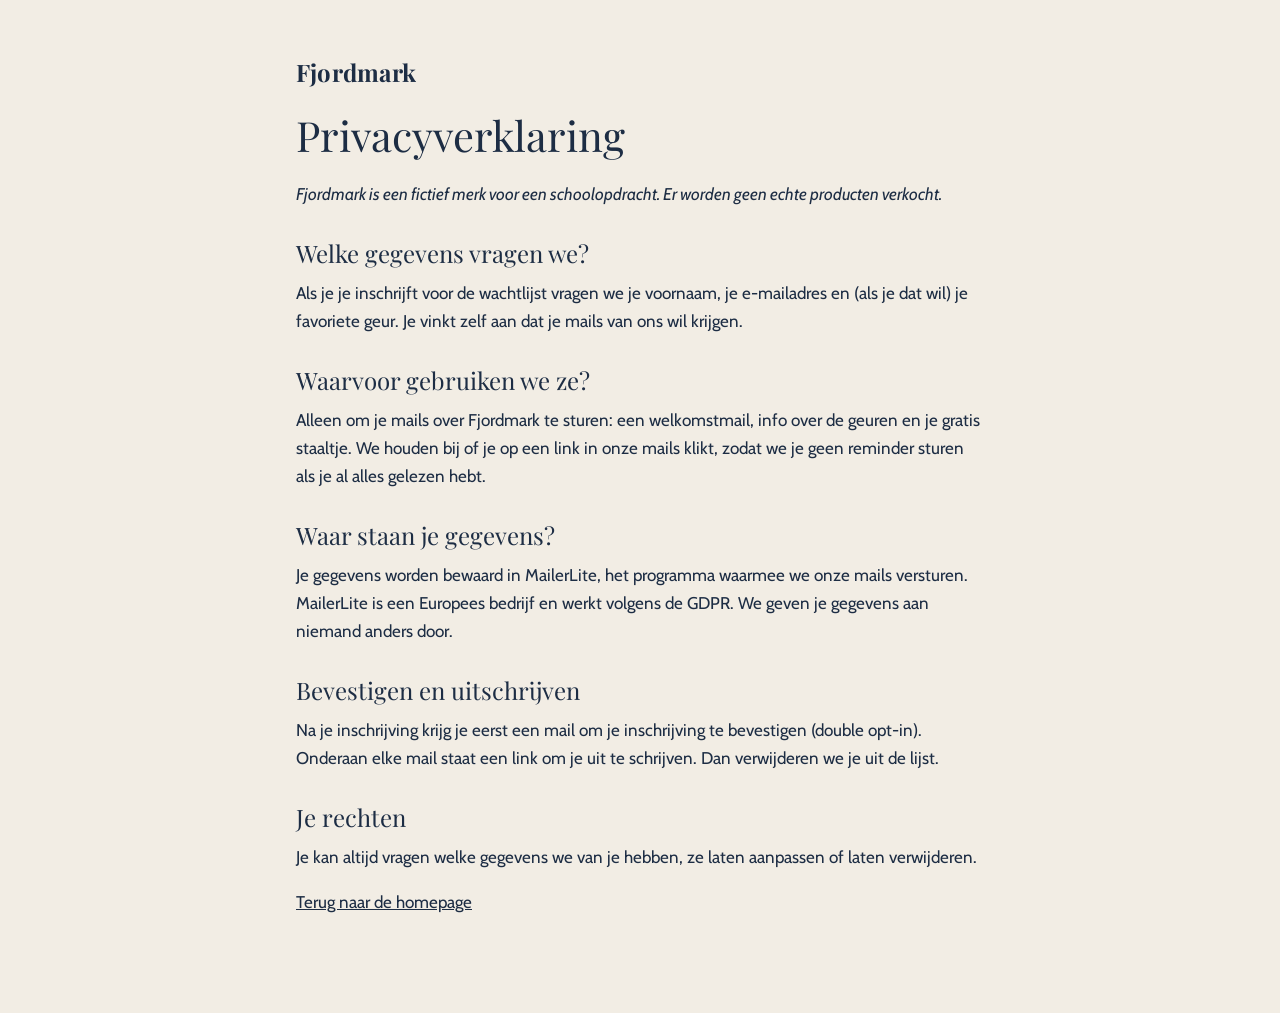
==== privacy.html @ a84847f4 "Add files via upload" ====
<!doctype html>
<html lang="nl">
<head>
  <meta charset="utf-8">
  <meta name="viewport" content="width=device-width, initial-scale=1">
  <title>Privacy – Fjordmark</title>
  <link rel="icon" href="assets/img/favicon.svg" type="image/svg+xml">
  <link href="https://fonts.googleapis.com/css2?family=Cabin:wght@400;700&family=Playfair+Display:wght@400;700&display=swap" rel="stylesheet">
  <link rel="stylesheet" href="style.css">
  <style>
    .page { max-width: 720px; margin: 0 auto; padding: 56px 16px 80px; }
    .page .wordmark { color: var(--fjord); }
    .page h1 { font-size: 2.6rem; margin-top: 1.4rem; }
    .page h2 { font-size: 1.5rem; margin-top: 2rem; }
  </style>
</head>
<body>
<main class="page">
  <a class="wordmark" href="index.html">Fjordmark</a>
  <h1>Privacyverklaring</h1>
  <p><em>Fjordmark is een fictief merk voor een schoolopdracht. Er worden geen echte producten verkocht.</em></p>

  <h2>Welke gegevens vragen we?</h2>
  <p>Als je je inschrijft voor de wachtlijst vragen we je voornaam, je e-mailadres en (als je dat wil) je favoriete geur. Je vinkt zelf aan dat je mails van ons wil krijgen.</p>

  <h2>Waarvoor gebruiken we ze?</h2>
  <p>Alleen om je mails over Fjordmark te sturen: een welkomstmail, info over de geuren en je gratis staaltje. We houden bij of je op een link in onze mails klikt, zodat we je geen reminder sturen als je al alles gelezen hebt.</p>

  <h2>Waar staan je gegevens?</h2>
  <p>Je gegevens worden bewaard in MailerLite, het programma waarmee we onze mails versturen. MailerLite is een Europees bedrijf en werkt volgens de GDPR. We geven je gegevens aan niemand anders door.</p>

  <h2>Bevestigen en uitschrijven</h2>
  <p>Na je inschrijving krijg je eerst een mail om je inschrijving te bevestigen (double opt-in). Onderaan elke mail staat een link om je uit te schrijven. Dan verwijderen we je uit de lijst.</p>

  <h2>Je rechten</h2>
  <p>Je kan altijd vragen welke gegevens we van je hebben, ze laten aanpassen of laten verwijderen.</p>

  <p><a href="index.html">Terug naar de homepage</a></p>
</main>
</body>
</html>
---- style.css ----
:root {
  --fjord: #1D2D44;
  --furu: #2D4E3C;
  --torv: #473328;
  --tyttebaer: #8A384D;
  --linnen: #F2EDE4;
  --mist: #C9C6BD;
  --serif: "Playfair Display", Georgia, serif;
  --sans: "Cabin", system-ui, sans-serif;
  --wrap: 1180px;
}

* { box-sizing: border-box; }
html { scroll-behavior: smooth; }
body {
  margin: 0;
  background: var(--linnen);
  color: var(--fjord);
  font: 400 1.0625rem/1.65 var(--sans);
  -webkit-font-smoothing: antialiased;
}
img, video { display: block; max-width: 100%; height: auto; }
a { color: inherit; }
h1, h2, h3 { font-family: var(--serif); font-weight: 400; line-height: 1.12; margin: 0 0 .5em; }
h1 { font-size: clamp(2.4rem, 5.5vw, 4.4rem); }
h2 { font-size: clamp(2rem, 3.6vw, 3rem); }
h3 { font-size: 1.6rem; }
p { margin: 0 0 1em; }
.eyebrow {
  font-weight: 700; font-size: .78rem; letter-spacing: .16em; text-transform: uppercase;
  color: var(--tyttebaer); margin-bottom: .9rem;
}

/* top bar */
.topbar {
  position: absolute; inset: 0 0 auto 0; z-index: 10;
  display: flex; align-items: center; justify-content: space-between;
  padding: 22px clamp(16px, 4vw, 48px);
  color: var(--linnen);
}
.wordmark { font: 700 1.5rem var(--serif); text-decoration: none; letter-spacing: .01em; }
.topbar nav { display: flex; gap: clamp(14px, 2.5vw, 32px); align-items: center; font-weight: 600; font-size: .95rem; }
.topbar nav a { text-decoration: none; }
.topbar nav a:hover { text-decoration: underline; text-underline-offset: 4px; }
.nav-cta { border: 1.5px solid var(--linnen); padding: 8px 14px; border-radius: 4px; }

/* hero */
.hero { position: relative; min-height: 100svh; display: flex; align-items: flex-end; color: var(--linnen); overflow: hidden; }
.hero picture, .hero picture img { position: absolute; inset: 0; width: 100%; height: 100%; object-fit: cover; object-position: 50% 45%; }
.hero::after {
  content: ""; position: absolute; inset: 0;
  background: linear-gradient(180deg, rgba(29,45,68,.55) 0%, rgba(29,45,68,0) 22%, rgba(29,45,68,0) 50%, rgba(29,45,68,.88) 100%);
}
.hero-text { position: relative; z-index: 1; width: 100%; max-width: var(--wrap); margin: 0 auto; padding: 0 clamp(16px, 4vw, 48px) clamp(40px, 8vh, 88px); }
.hero-text h1 { max-width: 13ch; }
.hero .eyebrow { color: var(--mist); }
.lead { max-width: 40ch; font-size: 1.15rem; opacity: .95; }
.hero-actions { display: flex; flex-wrap: wrap; gap: 14px 24px; align-items: center; margin-top: 1.6rem; }
.btn {
  display: inline-block; background: var(--tyttebaer); color: var(--linnen);
  padding: 15px 24px; border-radius: 4px; font-weight: 700; text-decoration: none;
  transition: background .2s;
}
.btn:hover { background: #742e40; }
.link { font-weight: 600; text-underline-offset: 5px; }

/* story */
.story {
  max-width: var(--wrap); margin: 0 auto; padding: clamp(64px, 10vw, 128px) clamp(16px, 4vw, 48px);
  display: grid; grid-template-columns: minmax(0, 5fr) minmax(0, 6fr); gap: clamp(32px, 6vw, 88px); align-items: center;
}
.story-img img { width: 100%; aspect-ratio: 4 / 5; object-fit: cover; object-position: 50% 30%; border-radius: 2px; }
.story-text p { max-width: 56ch; }
blockquote {
  margin: 1.8rem 0 0; padding-left: 1.2rem; border-left: 3px solid var(--tyttebaer);
  font: italic 1.35rem/1.45 var(--serif); color: var(--torv);
}

/* film */
.film { background: var(--fjord); padding: clamp(40px, 6vw, 72px) clamp(16px, 4vw, 48px); }
.film video { width: 100%; max-width: var(--wrap); margin: 0 auto; aspect-ratio: 16 / 9; background: #000; }

/* scents */
.scents { max-width: var(--wrap); margin: 0 auto; padding: clamp(64px, 10vw, 120px) clamp(16px, 4vw, 48px); }
.section-head { margin-bottom: 2.4rem; }
.scent-grid { display: grid; grid-template-columns: repeat(4, minmax(0, 1fr)); gap: 22px; }
.scent img { width: 100%; aspect-ratio: 4 / 5; object-fit: cover; border-bottom: 6px solid var(--c); }
.scent h3 { margin: 1rem 0 .3rem; }
.scent p { font-size: .98rem; color: #3a4558; }

/* signup */
.signup {
  background: var(--furu); color: var(--linnen);
  padding: clamp(64px, 10vw, 120px) max(clamp(16px, 4vw, 48px), calc((100% - var(--wrap)) / 2 + 48px));
  display: grid; grid-template-columns: minmax(0, 1fr) minmax(0, 1fr); gap: clamp(32px, 6vw, 80px); align-items: start;
}
.signup .eyebrow { color: var(--mist); }
.ticks { list-style: none; padding: 0; margin: 1.4rem 0 0; }
.ticks li { padding-left: 1.6rem; position: relative; margin-bottom: .5rem; }
.ticks li::before { content: ""; position: absolute; left: 0; top: .62em; width: .7rem; height: 2px; background: var(--linnen); }
.signup-form { background: var(--linnen); color: var(--fjord); border-radius: 4px; padding: clamp(20px, 3vw, 32px); }
.privacy { font-size: .85rem; color: #4a5568; margin: 1rem 0 0; }

/* social */
.social { max-width: var(--wrap); margin: 0 auto; padding: clamp(64px, 10vw, 120px) clamp(16px, 4vw, 48px); }
.social-grid { display: grid; grid-template-columns: repeat(3, minmax(0, 1fr)); gap: 16px; }

/* footer */
.footer { background: var(--fjord); color: var(--mist); padding: 48px clamp(16px, 4vw, 48px); text-align: center; font-size: .9rem; }
.footer .wordmark { color: var(--linnen); font-size: 1.6rem; display: block; margin-bottom: .6rem; }
.footer p { max-width: 70ch; margin: 0 auto .6rem; }

/* MailerLite-formulier in huisstijl */
.ml-embedded .ml-form-embedContainer .ml-form-embedWrapper { background: transparent !important; }
.ml-embedded .ml-form-embedContainer .ml-form-embedWrapper .ml-form-embedBody { padding: 0 !important; }

@media (max-width: 900px) {
  .story, .signup { grid-template-columns: 1fr; }
  .scent-grid { grid-template-columns: repeat(2, minmax(0, 1fr)); }
}
@media (max-width: 560px) {
  .topbar nav a:not(.nav-cta) { display: none; }
  .scent-grid { gap: 14px; }
  .scent h3 { font-size: 1.3rem; }
  .social-grid { grid-template-columns: 1fr 1fr; }
  .social-grid img:last-child { display: none; }
}
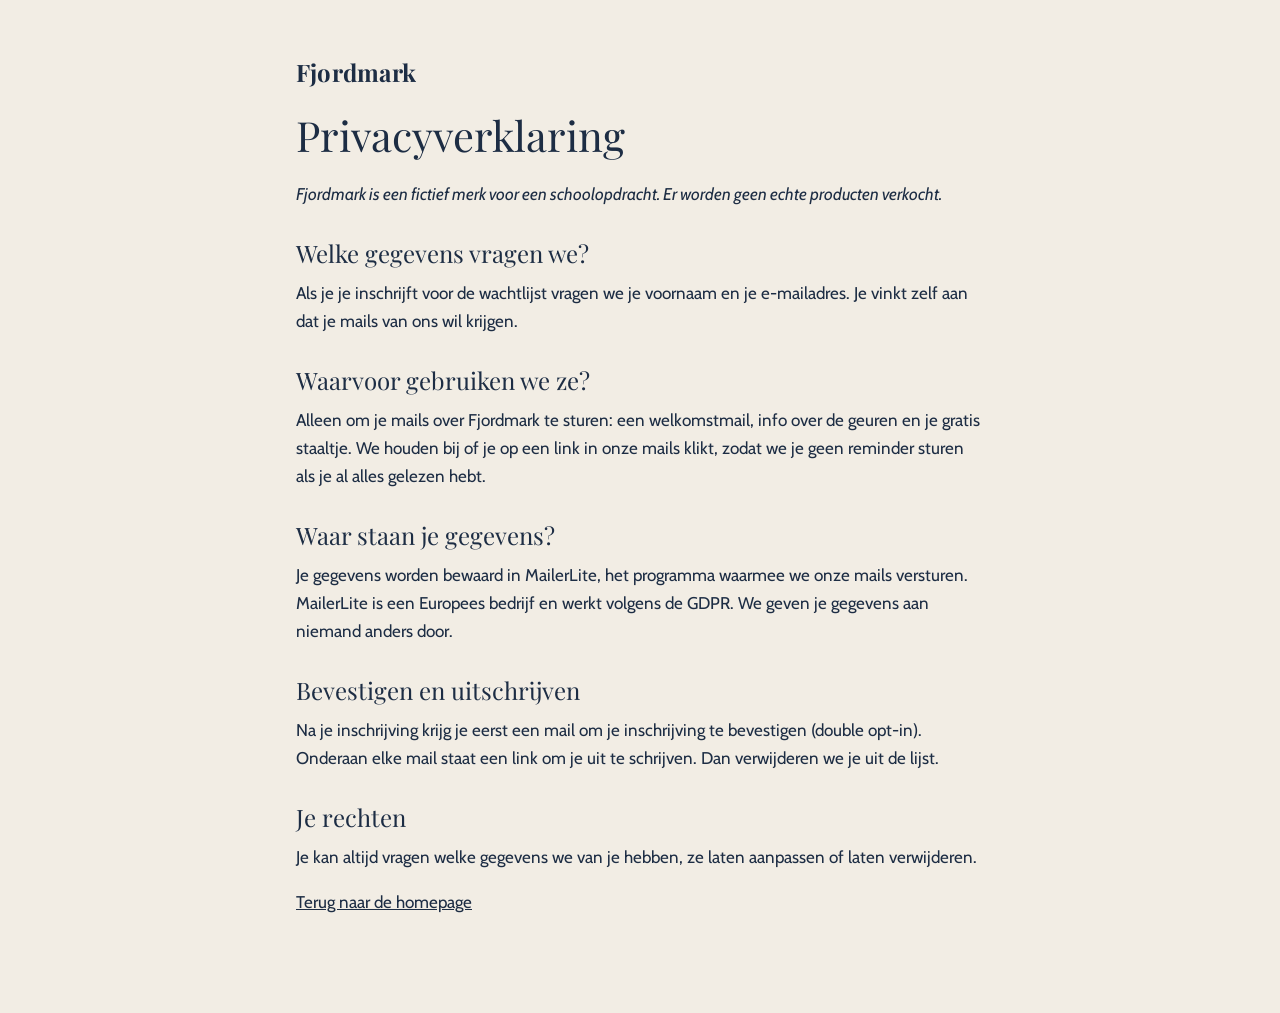
==== commit f45b7f79: "Add files via upload" ====
--- a/privacy.html
+++ b/privacy.html
@@ -21,7 +21,7 @@
   <p><em>Fjordmark is een fictief merk voor een schoolopdracht. Er worden geen echte producten verkocht.</em></p>
 
   <h2>Welke gegevens vragen we?</h2>
-  <p>Als je je inschrijft voor de wachtlijst vragen we je voornaam, je e-mailadres en (als je dat wil) je favoriete geur. Je vinkt zelf aan dat je mails van ons wil krijgen.</p>
+  <p>Als je je inschrijft voor de wachtlijst vragen we je voornaam en je e-mailadres. Je vinkt zelf aan dat je mails van ons wil krijgen.</p>
 
   <h2>Waarvoor gebruiken we ze?</h2>
   <p>Alleen om je mails over Fjordmark te sturen: een welkomstmail, info over de geuren en je gratis staaltje. We houden bij of je op een link in onze mails klikt, zodat we je geen reminder sturen als je al alles gelezen hebt.</p>
--- a/style.css
+++ b/style.css
@@ -45,16 +45,27 @@
 .nav-cta { border: 1.5px solid var(--linnen); padding: 8px 14px; border-radius: 4px; }
 
 /* hero */
-.hero { position: relative; min-height: 100svh; display: flex; align-items: flex-end; color: var(--linnen); overflow: hidden; }
+.hero { position: relative; min-height: min(100svh, 920px); display: flex; align-items: flex-end; color: var(--linnen); overflow: hidden; }
 .hero picture, .hero picture img { position: absolute; inset: 0; width: 100%; height: 100%; object-fit: cover; object-position: 50% 45%; }
 .hero::after {
   content: ""; position: absolute; inset: 0;
-  background: linear-gradient(180deg, rgba(29,45,68,.55) 0%, rgba(29,45,68,0) 22%, rgba(29,45,68,0) 50%, rgba(29,45,68,.88) 100%);
+  background:
+    linear-gradient(90deg, rgba(29,45,68,.82) 0%, rgba(29,45,68,.55) 28%, rgba(29,45,68,0) 44%),
+    linear-gradient(180deg, rgba(29,45,68,.55) 0%, rgba(29,45,68,0) 22%, rgba(29,45,68,0) 60%, rgba(29,45,68,.7) 100%);
 }
 .hero-text { position: relative; z-index: 1; width: 100%; max-width: var(--wrap); margin: 0 auto; padding: 0 clamp(16px, 4vw, 48px) clamp(40px, 8vh, 88px); }
-.hero-text h1 { max-width: 13ch; }
+.hero-text h1 { max-width: 9ch; font-size: clamp(2.4rem, 4.4vw, 3.8rem); }
 .hero .eyebrow { color: var(--mist); }
-.lead { max-width: 40ch; font-size: 1.15rem; opacity: .95; }
+.lead { max-width: 30ch; font-size: 1.1rem; opacity: .95; }
+@media (max-width: 900px) {
+  /* mobiel/tablet: foto bovenaan, tekst eronder, zodat er nooit tekst over de fles valt */
+  .hero { display: block; min-height: 0; background: var(--fjord); }
+  .hero picture { position: relative; display: block; height: 62svh; min-height: 380px; }
+  .hero picture img { position: absolute; inset: 0; object-position: 52% 50%; }
+  .hero::after { inset: 0 0 auto 0; height: 120px; background: linear-gradient(180deg, rgba(29,45,68,.6), rgba(29,45,68,0)); }
+  .hero-text { padding-top: 28px; padding-bottom: 48px; }
+  .hero-text h1 { max-width: 12ch; }
+}
 .hero-actions { display: flex; flex-wrap: wrap; gap: 14px 24px; align-items: center; margin-top: 1.6rem; }
 .btn {
   display: inline-block; background: var(--tyttebaer); color: var(--linnen);
